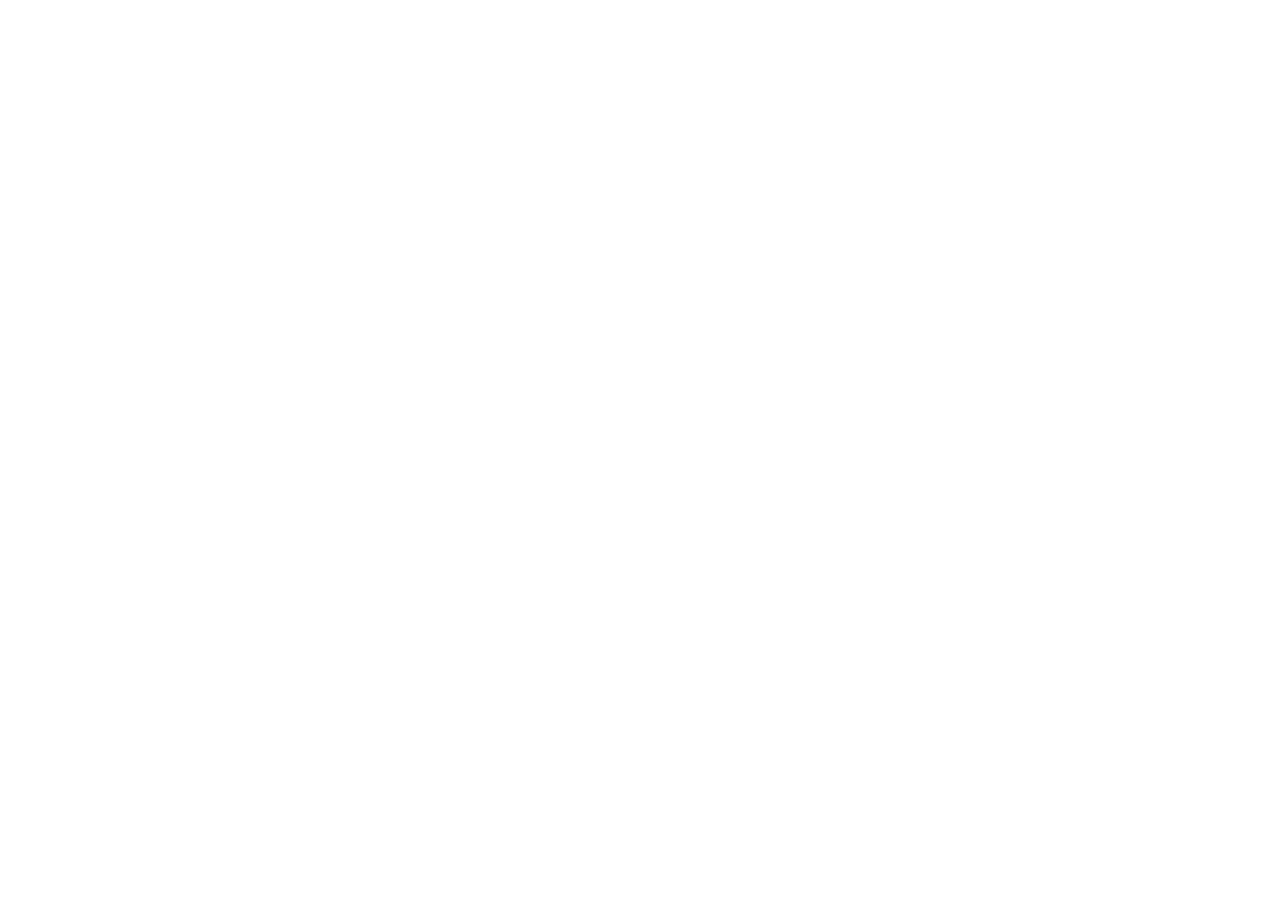
==== index.html @ 7b9c82e0 "start package" ====
﻿<!DOCTYPE html>
<html lang="en">
<head>
  <meta charset="UTF-8">
  <meta name="viewport" content="width=device-width, initial-scale=1.0">
  <link rel="icon" type="image/png" sizes="32x32" href="./images/favicon-32x32.png">
  <link rel="stylesheet" href="style.css">
  <title>Frontend Mentor | [Challenge Name Here]</title>
</head>
<body>

</body>
</html>
---- style.css ----
﻿
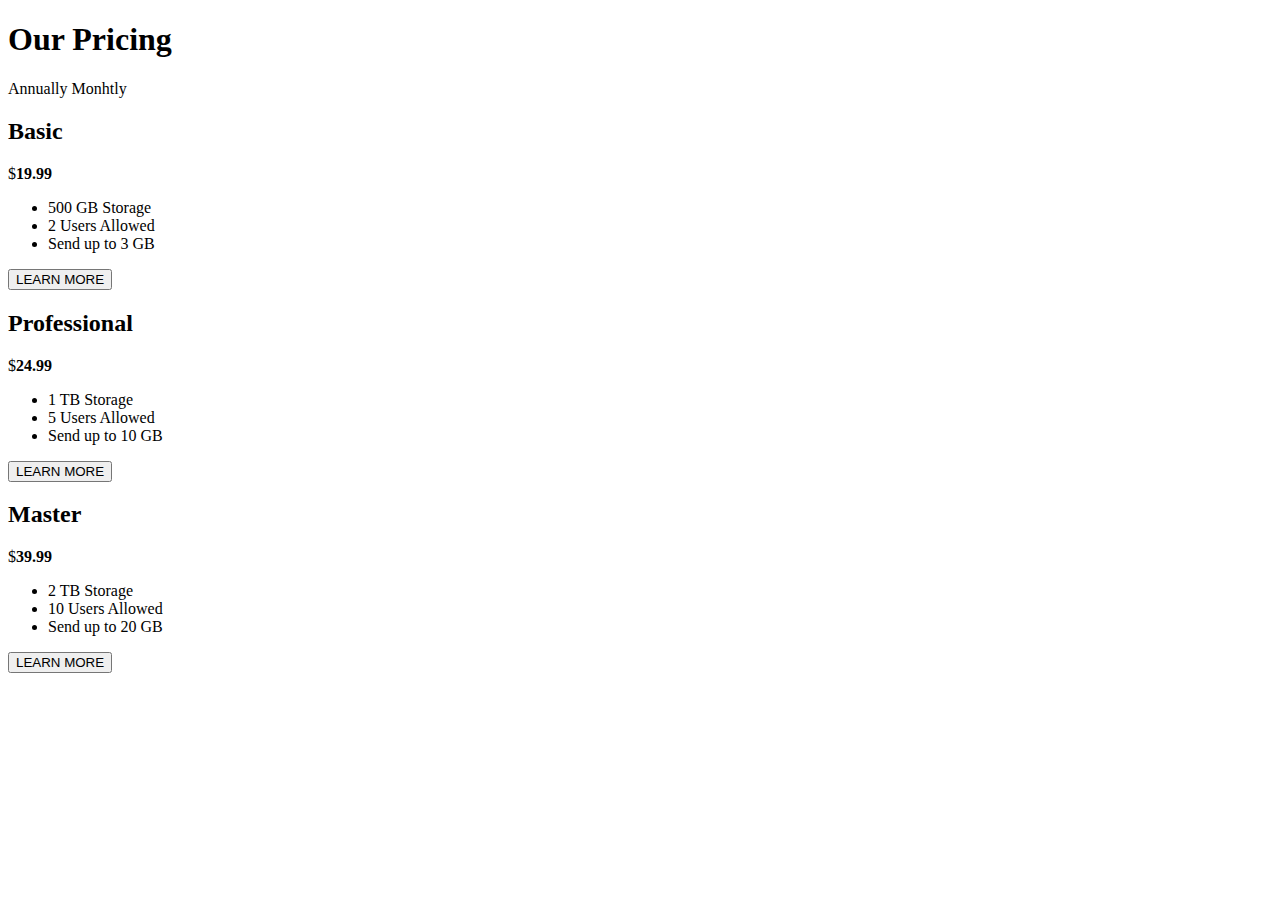
==== commit 290cdeaa: "html5 semantic markup" ====
--- a/index.html
+++ b/index.html
@@ -8,6 +8,47 @@
   <title>Frontend Mentor | [Challenge Name Here]</title>
 </head>
 <body>
+  <header>
+    <h1>Our Pricing</h1>
+    <div class="choice">
+      <span>Annually</span>
+      <span>Monhtly</span>
+    </div>
+  </header>
 
+  <main>
+    <section class="basic">
+      <h2>Basic</h2>
+      <p class="price">$<strong>19.99</strong></p>
+      <ul>
+        <li>500 GB Storage</li>
+        <li>2 Users Allowed</li>
+        <li>Send up to 3 GB</li>
+      </ul>
+      <button>LEARN MORE</button>
+    </section>
+
+    <section class="pro">
+      <h2>Professional</h2>
+      <p class="price">$<strong>24.99</strong></p>
+      <ul>
+        <li>1 TB Storage</li>
+        <li>5 Users Allowed</li>
+        <li>Send up to 10 GB</li>
+      </ul>
+      <button>LEARN MORE</button>
+    </section>
+
+    <section class="master">
+      <h2>Master</h2>
+      <p class="price">$<strong>39.99</strong></p>
+      <ul>
+        <li>2 TB Storage</li>
+        <li>10 Users Allowed</li>
+        <li>Send up to 20 GB</li>
+      </ul>
+      <button>LEARN MORE</button>
+    </section>
+  </main>
 </body>
 </html>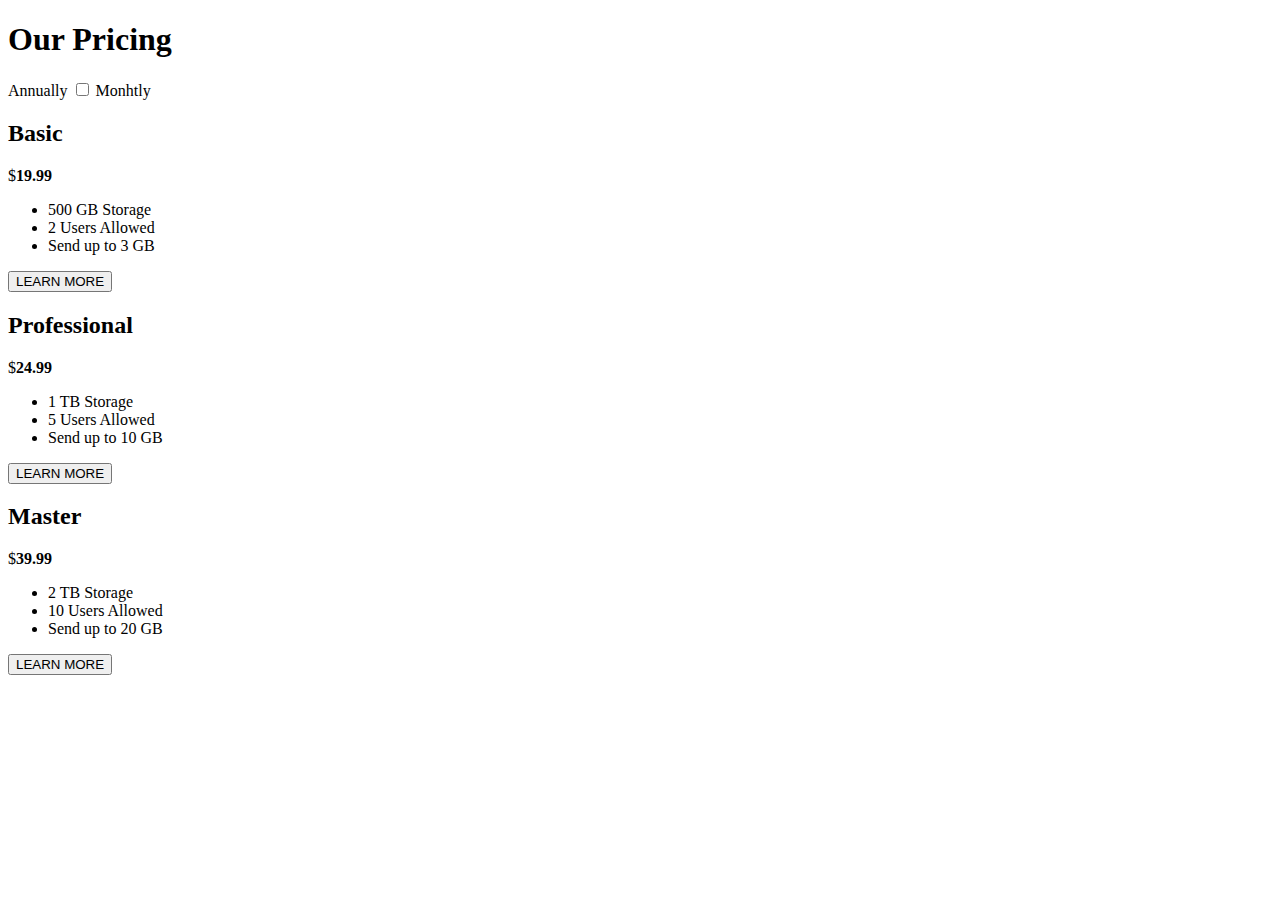
==== commit d8c955e7: "add input for toggle swictch" ====
--- a/index.html
+++ b/index.html
@@ -12,6 +12,10 @@
     <h1>Our Pricing</h1>
     <div class="choice">
       <span>Annually</span>
+        <label class="switch">
+          <input type="checkbox">
+          <span class="slider"></span>
+        </label>
       <span>Monhtly</span>
     </div>
   </header>
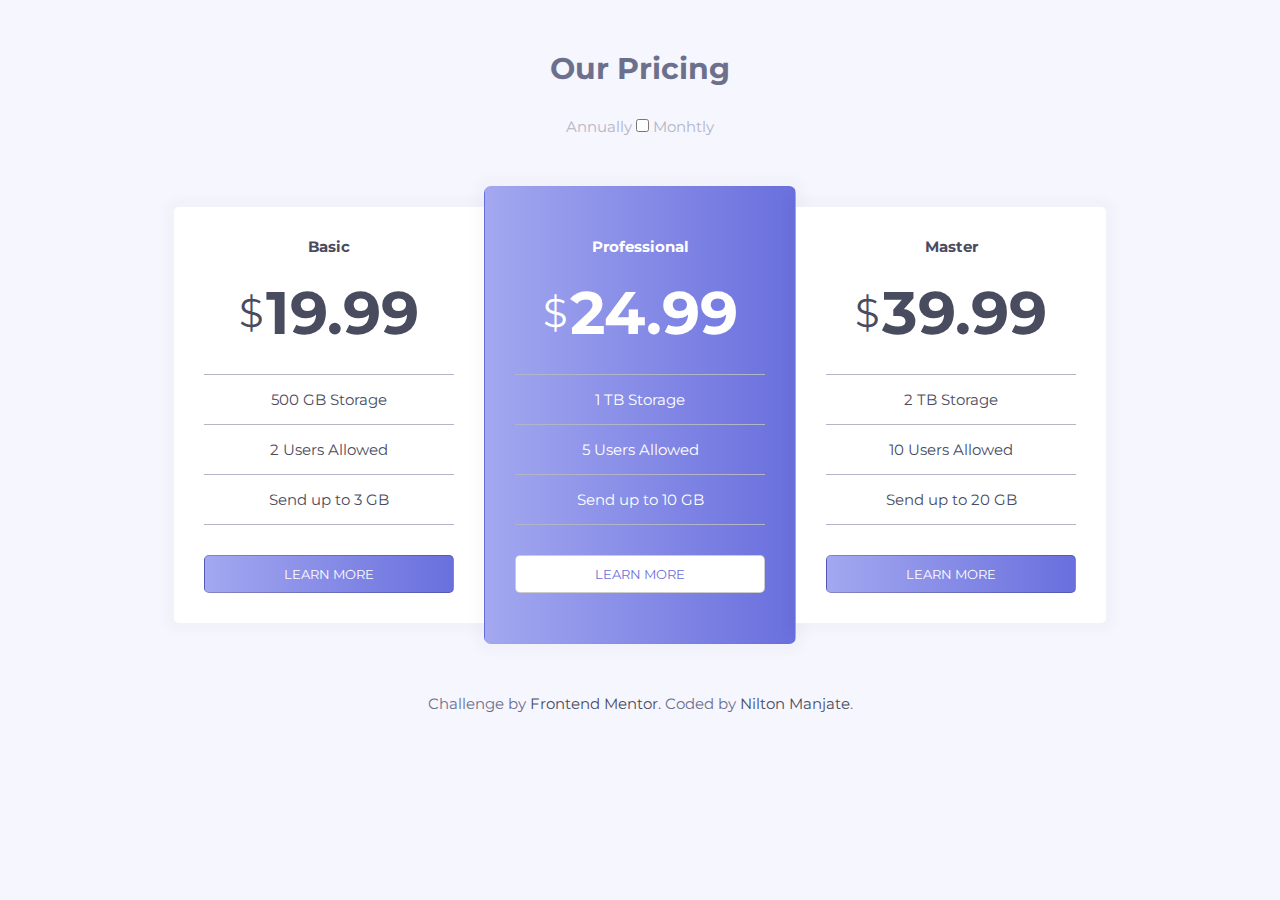
==== commit 92f156fd: "add footer and style it" ====
--- a/index.html
+++ b/index.html
@@ -54,5 +54,11 @@
       <button>LEARN MORE</button>
     </section>
   </main>
+
+  <footer>
+    Challenge by <a href="https://www.frontendmentor.io?ref=challenge"
+    target="_blank">Frontend Mentor</a>. 
+    Coded by <a href="https://github.com/nilton-manjate" target="_blank">Nilton Manjate</a>.
+  </footer>
 </body>
 </html>--- a/style.css
+++ b/style.css
@@ -1 +1,157 @@
-﻿+﻿@import url('https://fonts.googleapis.com/css2?family=Montserrat:wght@700&display=swap');
+
+:root {
+  --monts: 'Montserrat', sans-serif;
+  --vBlue: hsl(240, 78%, 98%);
+  --lBlue: hsl(234, 14%, 74%);
+  --gBlue: hsl(233, 13%, 49%);
+  --dBlue: hsl(232, 13%, 33%);
+}
+
+* {
+  margin: 0px;
+  padding: 0px;
+}
+
+body {
+  display: flex;
+  flex-direction: column;
+  align-items: center;
+  background-color: var(--vBlue);
+  font-family: var(--monts);
+  font-size: 15px;
+}
+
+header {
+  margin: 30px 0px;
+  text-align: center;
+}
+
+header h1 {
+  color: var(--gBlue);
+  margin-bottom: 30px;
+}
+
+header span {
+  color: var(--lBlue);
+  margin-bottom: 40px;
+}
+
+section {
+  width: 250px;
+  background-color: white;
+  box-shadow: 0px 0px 10px 10px rgb(0, 0, 0, 0.02);
+  border-radius: 5px;
+  text-align: center;
+  color: var(--dBlue);
+  padding: 30px;
+  margin-bottom: 30px;
+}
+
+section h2 {
+  font-size: 15px;
+  margin-bottom: 20px;
+}
+
+.price {
+  font-size: 40px;
+  display: flex;
+  align-items: center;
+  justify-content: center;
+  gap: 2px;
+  margin-bottom: 25px;
+}
+
+.price strong {
+  font-size: 60px;
+}
+
+ul {
+  list-style: none;
+  gap: 10px;
+  border-bottom: 1px solid var(--lBlue);
+  margin-bottom: 30px;
+}
+
+li {
+  padding: 15px 0px;
+  border-top: 1px solid var(--lBlue);
+}
+
+button {
+  font-family: inherit;
+  width: 100%;
+  padding: 10px;
+  background-image: linear-gradient(90deg, hsl(236, 72%, 79%), hsl(237, 63%, 64%));
+  color: white;
+  border: 1px solid rgba(0, 0, 0, 0.2);
+  border-radius: 5px;
+  transition: .5s;
+}
+
+button:hover {
+  cursor: pointer;
+  background-image: none;
+  background-color: transparent;
+  color: hsl(237, 63%, 64%);
+  border-color: var(--dBlue);
+  transition: .5s;
+}
+
+.pro {
+  background-image: linear-gradient(90deg, hsl(236, 72%, 79%), hsl(237, 63%, 64%));
+  color: white;
+  border: 1px solid rgba(0, 0, 0, 0.01);
+}
+
+.pro button {
+  background-image: none;
+  background-color: white;
+  color: hsl(237, 63%, 64%);
+}
+
+.pro button:hover {
+  background-color: transparent;
+  color: white;
+  border-color: white;
+}
+
+footer {
+  margin-top: 20px;
+  padding-bottom: 10px;
+  color: var(--gBlue);
+}
+
+footer a {
+  color: var(--dBlue);
+  text-decoration: none;
+}
+
+footer a:hover {
+  text-decoration: underline;
+}
+
+@media only screen and (min-width: 900px) {
+  main {
+    display: flex;
+    align-items: center;
+  }
+
+  header {
+    margin: 50px;
+  }
+
+  .basic {
+    border-radius: 5px 0px 0px 5px; 
+  }
+
+  .pro {
+    padding-top: 50px;
+    padding-bottom: 50px;
+    border-radius: 7px;
+  }
+
+  .master {
+    border-radius: 0px 5px 5px 0px;
+  }
+}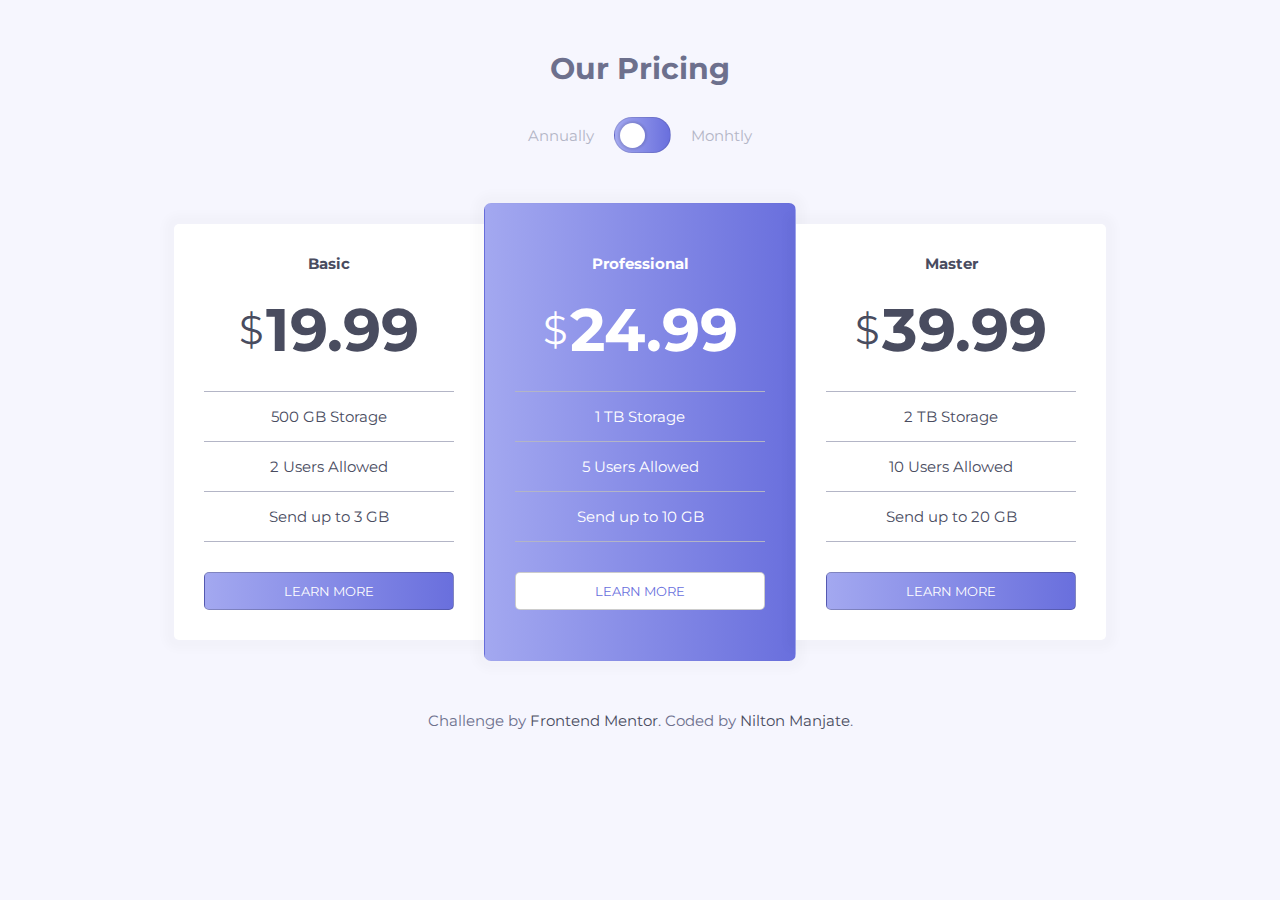
==== commit 15416434: "add toggle switch" ====
--- a/index.html
+++ b/index.html
@@ -12,10 +12,12 @@
     <h1>Our Pricing</h1>
     <div class="choice">
       <span>Annually</span>
-        <label class="switch">
-          <input type="checkbox">
+      <div class="choice">
+        <input type="checkbox" id="check">
+        <label for="check" class="container">
           <span class="slider"></span>
         </label>
+      </div>
       <span>Monhtly</span>
     </div>
   </header>
--- a/style.css
+++ b/style.css
@@ -34,7 +34,46 @@
 
 header span {
   color: var(--lBlue);
-  margin-bottom: 40px;
+}
+
+.choice {
+  display: flex;
+  align-items: center;
+  gap: 20px;
+}
+
+.container {
+  width: 45px;
+  height: 30px;
+  padding: 2px 5px;
+  border: 1px solid rgba(0, 0, 0, 0.1);
+  border-radius: 30px;
+  background-image: linear-gradient(90deg, hsl(236, 72%, 79%), hsl(237, 63%, 64%));
+  display: flex;
+  align-items: center;
+  cursor: pointer;
+  transition: .5s ease-in-out;
+}
+
+.slider {
+  width: 25px;
+  height: 25px;
+  border-radius: 50%;
+  box-shadow: 0px 0px 2px 2px rgb(0, 0, 0, 0.1);
+  background-color: white;
+  transition: .5s ease-in-out;
+}
+
+#check {
+  display: none;
+}
+
+#check:checked ~ .container {
+  background-color: lightgreen;
+}
+
+#check:checked ~ .container .slider {
+  transform: translateX(20px);
 }
 
 section {
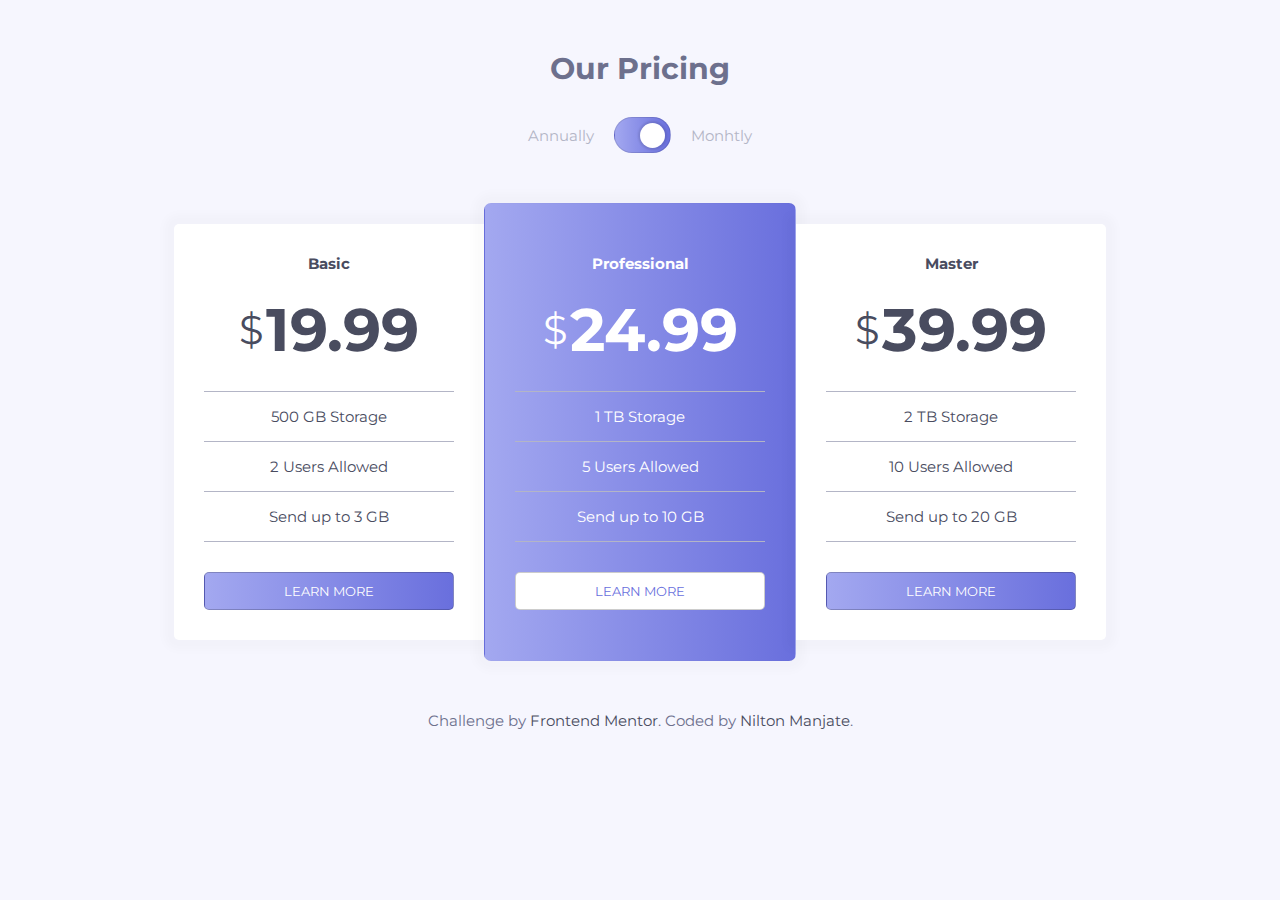
==== commit 1522d9da: "add script to change to pag01.html with toggle switch" ====
--- a/index.html
+++ b/index.html
@@ -13,7 +13,7 @@
     <div class="choice">
       <span>Annually</span>
       <div class="choice">
-        <input type="checkbox" id="check">
+        <input type="checkbox" id="check" checked>
         <label for="check" class="container">
           <span class="slider"></span>
         </label>
@@ -62,5 +62,18 @@
     target="_blank">Frontend Mentor</a>. 
     Coded by <a href="https://github.com/nilton-manjate" target="_blank">Nilton Manjate</a>.
   </footer>
+
+  <script>
+    "use strict";
+
+     const period = document.getElementById("check");
+     period.addEventListener("change", function(){
+       if(period.checked) {
+         window.location.href = "index.html";
+       } else {
+         window.location.href = "pag01.html";
+       }
+     });
+  </script>
 </body>
 </html>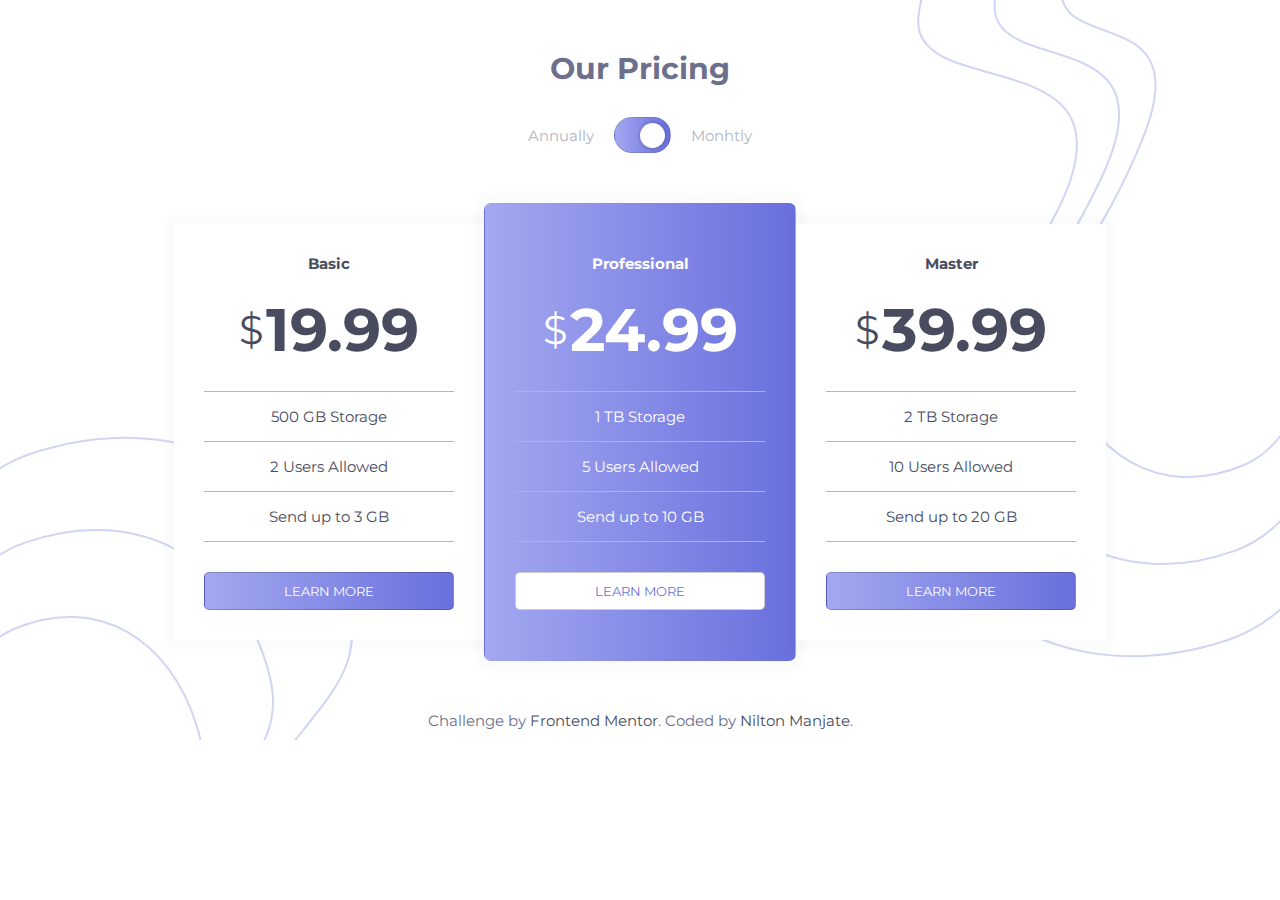
==== commit bf60ae14: "add code to access the toggle switch with keyboard" ====
--- a/index.html
+++ b/index.html
@@ -65,15 +65,27 @@
 
   <script>
     "use strict";
-
      const period = document.getElementById("check");
+     const num = document.getElementsByTagName("strong");
+     const container = document.getElementsByClassName("container")[0];
      period.addEventListener("change", function(){
-       if(period.checked) {
-         window.location.href = "index.html";
+       if (period.checked) {
+         num[0].textContent = "19.99";
+         num[1].textContent = "24.99"; 
+         num[2].textContent = "39.99"; 
        } else {
-         window.location.href = "pag01.html";
+         num[0].textContent = "199.99";
+         num[1].textContent = "249.99"; 
+         num[2].textContent = "399.99"; 
        }
      });
+
+    container.tabIndex = "1";
+    container.addEventListener("keydown", function() {
+      if (event.code === 'Space' || event.code === 'Enter') {
+        period.checked = !period.checked;
+      }
+    });
   </script>
 </body>
 </html>--- a/style.css
+++ b/style.css
@@ -18,6 +18,8 @@
   flex-direction: column;
   align-items: center;
   background-color: var(--vBlue);
+  background: url("images/bg-top.svg") top right no-repeat, 
+              url("images/bg-bottom.svg") bottom left no-repeat;
   font-family: var(--monts);
   font-size: 15px;
 }
@@ -170,6 +172,10 @@
   text-decoration: underline;
 }
 
+.year {
+  display: none;
+}
+
 @media only screen and (min-width: 900px) {
   main {
     display: flex;
